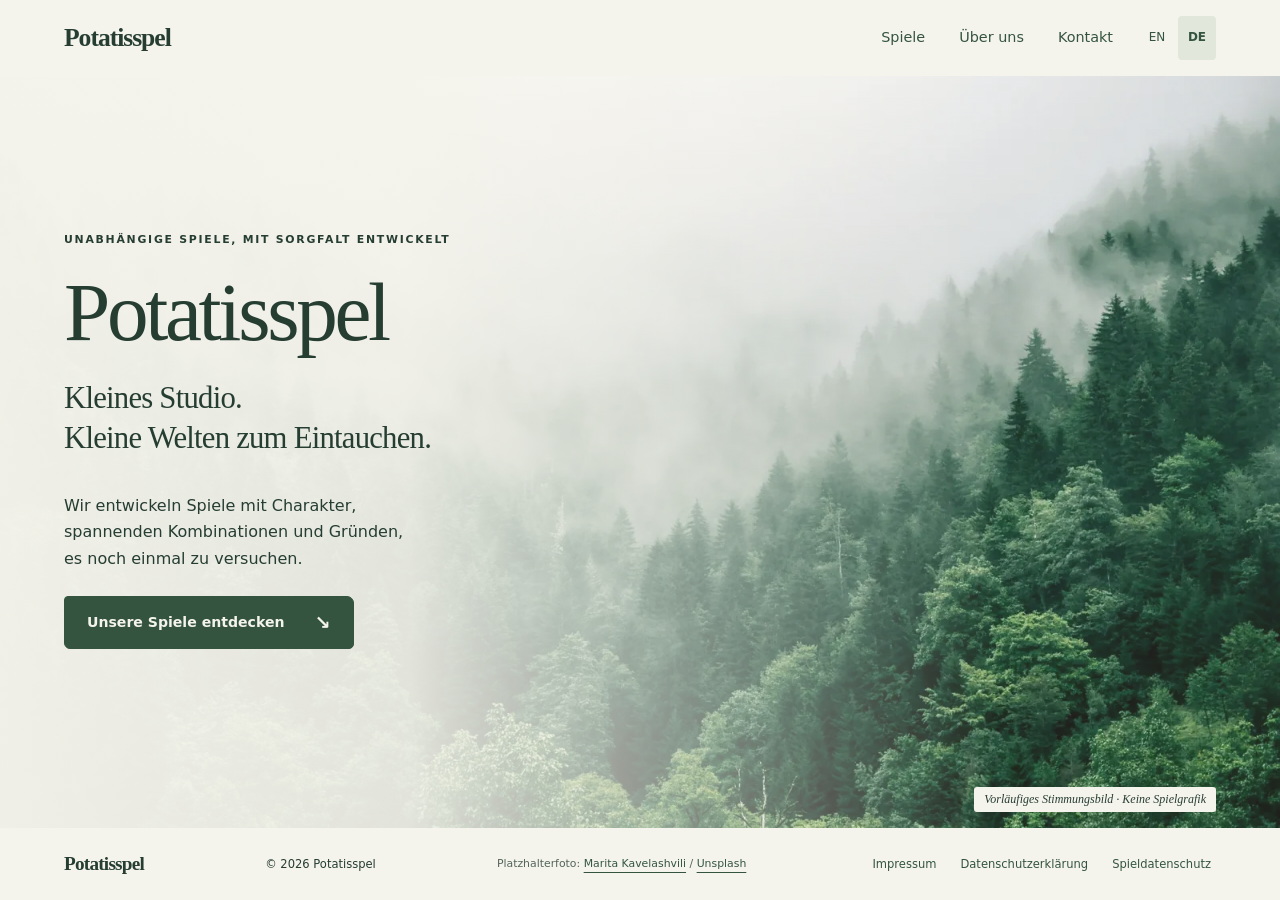
==== de/index.html @ 421e8191 "Add English and German website localizations with persistent language selection" ====
<!doctype html>
<html lang="de">
<head><meta charset="utf-8"><meta name="viewport" content="width=device-width,initial-scale=1"><meta name="description" content="Potatisspel — unabhängige Spiele aus Österreich. Entdecke MyMedievalTower: CellarDefense, derzeit in Entwicklung."><meta name="theme-color" content="#f5f4ec"><title>Potatisspel — Kleines Studio, kleine Welten</title><link rel="stylesheet" href="/style.css?v=locales-1"><style>.skip-link{position:fixed;left:12px;top:12px;width:1px;height:1px;padding:0;overflow:hidden;clip-path:inset(50%);white-space:nowrap}.skip-link:focus-visible{width:auto;height:auto;clip-path:none;padding:8px 12px;z-index:100}</style><script src="/navigation.js?v=locales-1" defer></script><link rel="alternate" hreflang="en" href="/"><link rel="alternate" hreflang="de" href="/de/"><script src="/language.js?v=1" defer></script></head>
<body class="home">
<a class="skip-link" href="#main">Zum Inhalt springen</a>
<header><a class="brand" href="#home" aria-label="Potatisspel Startseite">Potatisspel</a><nav aria-label="Hauptnavigation"><a href="#games">Spiele</a><a href="#about">Über uns</a><a href="#contact">Kontakt</a></nav><nav class="language-switch" aria-label="Sprache"><a href="/index.html" lang="en" hreflang="en" data-language="en" aria-label="English">EN</a><a href="/de/" lang="de" hreflang="de" data-language="de" aria-label="Deutsch" aria-current="true">DE</a></nav></header>
<main id="main" tabindex="-1">
<section id="home" data-view="home" class="hero" aria-labelledby="hero-title">
<div class="hero-landscape" aria-hidden="true"><img class="hero-photo" src="/assets/forest-placeholder.webp" width="1600" height="1063" alt="" fetchpriority="high"></div>
<div class="hero-inner wrap"><div class="hero-copy"><p class="eyebrow">Unabhängige Spiele, mit Sorgfalt entwickelt</p><h1 id="hero-title">Potatisspel</h1><p class="hero-line">Kleines Studio.<br>Kleine Welten zum Eintauchen.</p><p>Wir entwickeln Spiele mit Charakter, spannenden Kombinationen und Gründen, es noch einmal zu versuchen.</p><a class="button" href="#games">Unsere Spiele entdecken <span aria-hidden="true">↘</span></a></div></div>
<span class="hero-note">Vorläufiges Stimmungsbild · Keine Spielgrafik</span></section>
<section class="games section" id="games" data-view="games" aria-labelledby="games-title"><div class="wrap"><div class="section-heading"><div><p class="eyebrow">Bei uns entwickelt</p><h2 id="games-title">Unsere Spiele</h2></div><p>Unser erstes Abenteuer nimmt Gestalt an.</p></div>
<article class="game-feature" id="towercellar" aria-labelledby="game-title"><figure class="game-picture"><div class="game-art game-placeholder" role="img" aria-label="Platzhalter für neue MyMedievalTower-Spielgrafiken"><span class="placeholder-number" aria-hidden="true">01 /</span><div><span class="eyebrow">Ein neuer Look entsteht</span><strong>MyMedievalTower</strong><span class="placeholder-subtitle">CellarDefense</span></div><span class="placeholder-label">Neue Spielgrafiken folgen</span></div><figcaption>Bildplatzhalter · Grafik wird überarbeitet</figcaption></figure><div class="game-copy"><p class="status"><span aria-hidden="true"></span>In Entwicklung · Android</p><h3 id="game-title">MyMedievalTower:<br><i>CellarDefense</i></h3><p>Ein kleiner Turm. Ein Keller voller Möglichkeiten.</p><p>Verteidige deinen Turm, sammle Gegenstände und verschmelze deine Ausrüstung. Entdecke starke Kombinationen und probiere in jeder Runde neue Strategien aus.</p><p class="quiet">Wir arbeiten noch daran. Mehr Einblicke folgen mit der Entwicklung.</p><a class="text-link" href="mailto:potatisspel@gmail.com?subject=MyMedievalTower%20enquiry">Frag uns zum Spiel <span aria-hidden="true">↗</span></a></div></article>
</div></section>
<section class="about section" id="about" data-view="about" aria-labelledby="about-title"><div class="wrap about-layout"><figure class="about-picture"><img src="/assets/forest-placeholder.webp" width="1600" height="1063" loading="lazy" alt="Nadelwald im Nebel als vorläufiges Stimmungsbild."><figcaption>Vorläufiges Stimmungsbild · Nicht unser Studio oder Spiel</figcaption></figure><div class="about-copy"><p class="eyebrow">Hinter den kleinen Welten</p><h2 id="about-title">Ein persönliches Projekt.<br>Mit viel Herz.</h2><p>Hallo, ich bin Sebastian, der Entwickler hinter Potatisspel.</p><p>Ich lebe in Österreich und arbeite an MyMedievalTower: CellarDefense. Darin verbinde ich Tower Defense, einen Keller voller Gegenstände und die Freude, eine richtig gute Kombination zu entdecken.</p><p>Bei Potatisspel finden diese Ideen ein Zuhause – und künftige Spiele Platz zum Wachsen.</p></div></div></section>
<section class="contact section" id="contact" data-view="contact" aria-labelledby="contact-title"><div class="wrap"><p class="eyebrow">Mach es dir gemütlich</p><h2 id="contact-title">Reden wir über Spiele.</h2><p>Eine Frage, eine Idee oder etwas, das du uns sagen möchtest?<br>Wir freuen uns über deine Nachricht.</p><a class="button" href="mailto:potatisspel@gmail.com">Schreib uns <span aria-hidden="true">↗</span></a><a class="email" href="mailto:potatisspel@gmail.com">potatisspel@gmail.com</a></div></section>
</main>
<footer><a class="brand" href="#home">Potatisspel</a><span>© 2026 Potatisspel</span><span class="photo-credit">Platzhalterfoto: <a href="https://enb.iisd.org/media/marita-kavelashvili-ugnrxk1129g-unsplash">Marita Kavelashvili</a> / <a href="https://unsplash.com/license">Unsplash</a></span><nav aria-label="Rechtliche Informationen"><a href="/de/legal.html">Impressum</a><a href="/de/privacy.html">Datenschutzerklärung</a><a href="/de/towercellar-privacy.html">Spieldatenschutz</a></nav></footer>
</body></html>
---- style.css ----
:root {
  color-scheme: light;
  --paper: #f5f4ec;
  --ink: #263d32;
  --muted: #536459;
  --forest: #345440;
  --sage: #e1e7da;
  --line: #cbd3c4;
  --heading: Georgia, 'Times New Roman', serif;
}
* { box-sizing: border-box; }
[hidden] { display: none !important; }
html { scroll-padding-top: 20px; }
body { margin: 0; background: var(--paper); color: var(--ink); font: 16px/1.65 system-ui, -apple-system, 'Segoe UI', sans-serif; }
img { max-width: 100%; display: block; height: auto; }
a { color: var(--forest); text-underline-offset: 5px; }
a:hover { text-decoration-thickness: 2px; }
a:focus-visible { outline: 3px solid var(--forest); outline-offset: 4px; border-radius: 2px; }
h1, h2, h3 { font-family: var(--heading); font-weight: 400; line-height: 1.12; letter-spacing: -.04em; margin: 0; }
h1 { font-size: clamp(3.6rem, 6.5vw, 6rem); }
h2 { font-size: clamp(2.2rem, 3.6vw, 3.4rem); }
h3 { font-size: clamp(2rem, 3vw, 3rem); }
p { margin: 0 0 1.1em; }
figure { margin: 0; min-width: 0; }
figcaption { font-size: .75rem; color: var(--muted); }
header, footer, .wrap { width: min(1320px, 100%); margin-inline: auto; padding-inline: clamp(22px, 5vw, 72px); }
header { min-height: 76px; display: flex; align-items: center; justify-content: space-between; gap: 20px; }
nav { display: flex; flex-wrap: wrap; gap: 24px; }
nav a { display: inline-flex; align-items: center; min-height: 44px; padding-inline: 5px; text-decoration: none; font-size: .9rem; }
nav a[aria-current] { text-decoration: underline; text-decoration-thickness: 2px; }
.brand { font: 600 1.6rem var(--heading); letter-spacing: -.04em; text-decoration: none; color: var(--ink); display: inline-flex; align-items: center; min-height: 44px; }
.eyebrow { text-transform: uppercase; letter-spacing: .16em; font-size: .68rem; font-weight: 700; line-height: 1.6; margin-bottom: 18px; }
.button { display: inline-flex; gap: 30px; justify-content: space-between; align-items: center; min-height: 50px; padding: 10px 22px; background: var(--forest); color: var(--paper); border: 1px solid var(--forest); border-radius: 4px 7px 5px 6px; text-decoration: none; font-size: .88rem; font-weight: 600; }
.button:hover { background: #263d32; }
.button span { font-size: 1.2rem; }
.hero { position: relative; isolation: isolate; background: #e6ebe0; }
.hero-inner { display: flex; align-items: center; min-height: 560px; }
.hero-copy { max-width: 590px; padding-block: 40px 64px; }
.hero-copy > p:not(.eyebrow) { max-width: 360px; }
.hero-copy > p.hero-line { max-width: 460px; }
.hero-line { font: clamp(1.6rem, 2.4vw, 2.1rem)/1.3 var(--heading); letter-spacing: -.025em; margin-top: 20px; }
.hero-copy .button { margin-top: 6px; }
.hero-landscape { position: absolute; inset: 0; z-index: -1; overflow: hidden; }
.hero-photo { width: 100%; height: 100%; object-fit: cover; object-position: center; }
.hero-landscape::after { content: ''; position: absolute; inset: 0; background: linear-gradient(90deg, rgba(245,244,236,.98), rgba(245,244,236,.92) 32%, rgba(245,244,236,.12) 78%); }
.hero-note { position: absolute; bottom: 16px; right: 5%; background: var(--paper); border-radius: 3px; padding: 5px 10px; color: var(--ink); font: italic .75rem var(--heading); }
.section { padding-block: 36px; }
.games { background: #ecefe5; }
.section-heading { display: flex; align-items: end; justify-content: space-between; gap: 25px; margin-bottom: 28px; }
.section-heading > p { font-size: .85rem; color: var(--muted); margin: 0 0 5px; }
.section-heading .eyebrow { margin-bottom: 10px; }
.game-feature, .about-layout { display: grid; grid-template-columns: 1fr 1fr; gap: clamp(30px, 6vw, 80px); align-items: center; }
.game-copy, .about-copy { min-width: 0; }
.game-placeholder { height: clamp(280px, 43vh, 400px); display: flex; flex-direction: column; justify-content: space-between; border: 1px solid #becbb6; border-radius: 5px; background: linear-gradient(155deg,#e3e9dc,#c7d2bd); padding: 28px; }
.placeholder-number { font: italic 1.2rem var(--heading); color: var(--muted); }
.game-placeholder .eyebrow { display: block; margin-bottom: 16px; }
.game-placeholder strong { display: block; font: clamp(1.6rem, 2.8vw, 2.6rem)/1.2 var(--heading); overflow-wrap: anywhere; letter-spacing: -.04em; }
.placeholder-subtitle { display: block; font: italic 1.4rem var(--heading); margin-top: 8px; }
.placeholder-label { border-top: 1px solid #a5b59a; padding-top: 12px; font-size: .8rem; color: #3e5143; }
.game-picture figcaption { padding-top: 10px; }
.status { display: flex; align-items: center; gap: 9px; font-size: .72rem; font-weight: 650; margin-bottom: 16px; }
.status span { width: 7px; height: 7px; border-radius: 50%; background: #42634c; flex: none; }
.game-copy h3 { margin-bottom: 20px; overflow-wrap: anywhere; }
.game-copy > p, .about-copy p:not(.eyebrow) { font-size: .94rem; }
.quiet { color: var(--muted); }
.text-link { display: inline-flex; gap: 20px; align-items: center; min-height: 44px; font-size: .85rem; font-weight: 650; }
.about-picture { background: #dbe2d4; border-radius: 5px; overflow: hidden; padding-bottom: 20px; }
.about-picture img { width: 100%; height: clamp(250px, 43vh, 430px); object-fit: cover; object-position: 75% center; }
.about-picture figcaption { margin: 16px 20px 0; font-style: italic; }
.about-copy h2 { margin-bottom: 22px; }
.contact { background: var(--sage); text-align: center; }
.contact h2 { margin-bottom: 24px; }
.contact p:not(.eyebrow) { color: var(--muted); }
.email { display: block; width: fit-content; margin: 18px auto 0; font-size: .85rem; }
footer { padding-block: 14px; display: flex; align-items: center; justify-content: space-between; gap: 10px 22px; flex-wrap: wrap; font-size: .72rem; }
footer .brand { font-size: 1.2rem; }
footer nav { gap: 14px; }
footer nav a { font-size: .72rem; }
.photo-credit { font-size: .68rem; color: var(--muted); max-width: 260px; }
.skip-link { position: fixed; left: 12px; top: 12px; width: 1px; height: 1px; padding: 0; overflow: hidden; clip-path: inset(50%); white-space: nowrap; }
.skip-link:focus-visible { width: auto; height: auto; clip-path: none; padding: 8px 12px; z-index: 100; background: var(--paper); }
/* Each navigation destination occupies the available PC canvas. Content can
   still grow on short screens, at large zoom, and on phones. */
.view-layout { min-height: 100svh; display: grid; grid-template-rows: auto 1fr auto; }
.view-layout main { display: flex; flex-direction: column; min-width: 0; }
.view-layout main > section { flex: 1; display: flex; align-items: center; }
.view-layout .hero-inner { width: 100%; min-height: 0; }
main.legal { width: min(900px, 100%); margin: auto; padding: 50px 24px 75px; min-height: 65vh; overflow-wrap: anywhere; }
.legal h1 { font-size: clamp(2.3rem, 6vw, 4rem); margin-bottom: 35px; }
.legal h2 { font-size: 1.7rem; margin: 40px 0 15px; }
.legal p { max-width: 70ch; }
.legal section { margin-bottom: 30px; }
body:not(.home) footer { border-top: 1px solid var(--line); }
@media (max-width: 760px) {
  header { min-height: 76px; gap: 12px; }
  .brand { font-size: 1.3rem; }
  nav { gap: 12px; }
  nav a { font-size: .8rem; }
  .hero-inner { min-height: 650px; align-items: start; }
  .hero-copy { padding-block: 45px 170px; }
  .hero-copy > p:not(.eyebrow) { max-width: 400px; }
  .hero-landscape::after { background: linear-gradient(180deg,rgba(245,244,236,.98),rgba(245,244,236,.93) 60%,rgba(245,244,236,.12)); }
  .hero-photo { object-position: 70% center; }
  .hero-note { left: 22px; right: 22px; width: fit-content; font-size: .68rem; }
  .section { padding-block: 36px; }
  .section-heading { display: block; }
  .section-heading > p { margin-top: 12px; }
  .game-feature, .about-layout { grid-template-columns: 1fr; gap: 26px; }
  .game-placeholder { height: 300px; padding: 24px; }
  .about-picture img { height: 250px; }
  footer { justify-content: flex-start; gap: 4px 22px; }
  footer > .brand { display: none; }
  footer nav { width: 100%; }
  .contact br { display: none; }
}
@media (max-width: 380px) {
  header { flex-wrap: wrap; gap: 0; padding-block: 8px; }
  header nav { width: 100%; justify-content: space-between; }
  .hero-copy h1 { font-size: 3.45rem; }
}
/* EN/DE stays visible on PC and phones; translated labels can grow. */
header { display: grid; grid-template-columns: auto 1fr auto; }
header > nav:not(.language-switch) { justify-self: end; }
.language-switch { gap: 2px; align-items: center; }
.language-switch a { min-width: 38px; justify-content: center; font-size: .75rem; }
.language-switch a[aria-current] { background: var(--sage); border-radius: 4px; text-decoration: none; font-weight: 700; }
@media (max-width: 760px) {
  header { grid-template-columns: 1fr auto; padding-block: 8px; gap: 0 12px; }
  header > nav:not(.language-switch) { grid-column: 1 / -1; grid-row: 2; justify-self: stretch; justify-content: space-between; width: 100%; }
  header > .language-switch { grid-column: 2; grid-row: 1; }
  .hero-copy h1 { font-size: clamp(3.1rem, 14vw, 3.8rem); }
}
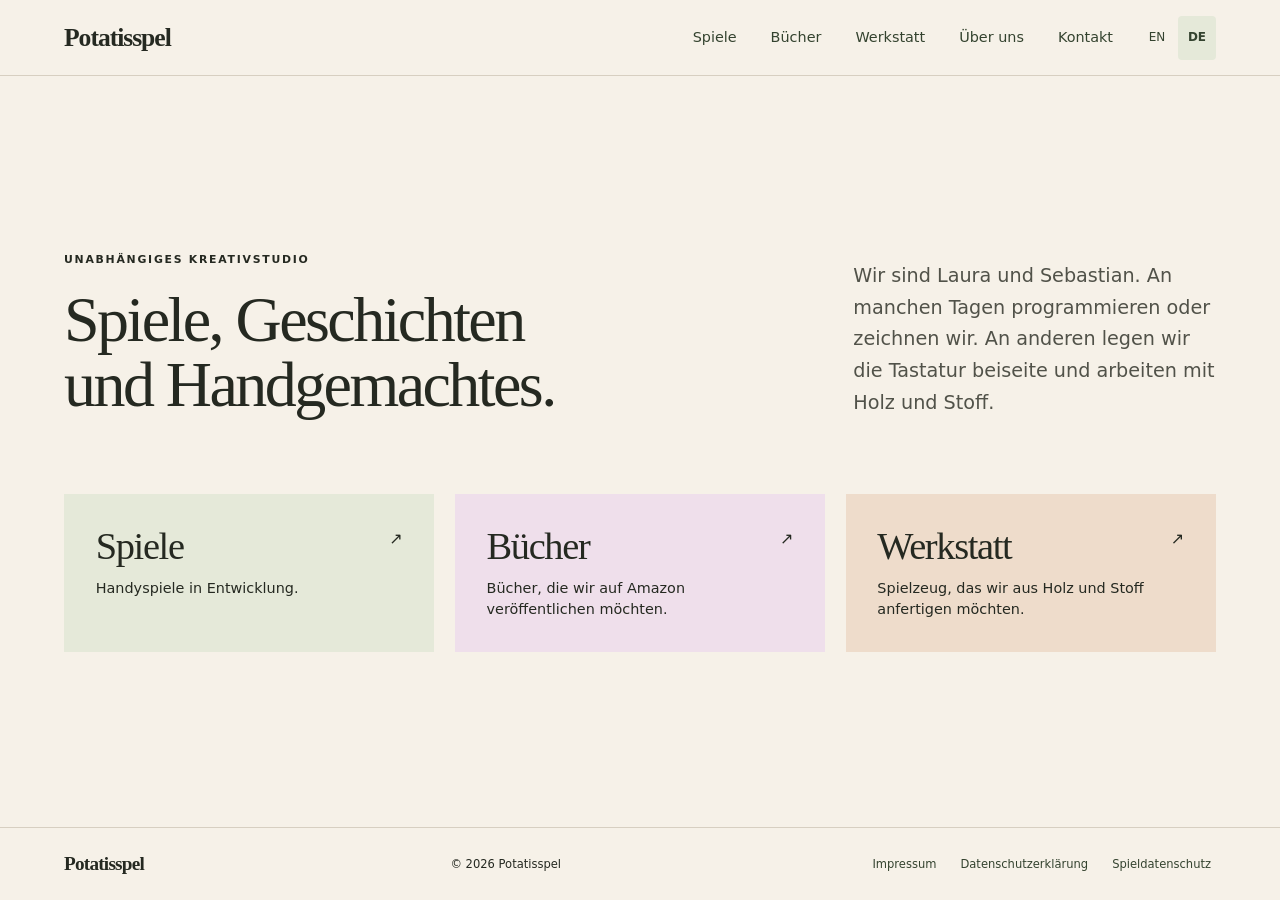
==== commit 66d2a372: "Present Potatisspel as a multidisciplinary creative studio" ====
--- a/de/index.html
+++ b/de/index.html
@@ -1,19 +1,79 @@
 <!doctype html>
 <html lang="de">
-<head><meta charset="utf-8"><meta name="viewport" content="width=device-width,initial-scale=1"><meta name="description" content="Potatisspel — unabhängige Spiele aus Österreich. Entdecke MyMedievalTower: CellarDefense, derzeit in Entwicklung."><meta name="theme-color" content="#f5f4ec"><title>Potatisspel — Kleines Studio, kleine Welten</title><link rel="stylesheet" href="/style.css?v=locales-1"><style>.skip-link{position:fixed;left:12px;top:12px;width:1px;height:1px;padding:0;overflow:hidden;clip-path:inset(50%);white-space:nowrap}.skip-link:focus-visible{width:auto;height:auto;clip-path:none;padding:8px 12px;z-index:100}</style><script src="/navigation.js?v=locales-1" defer></script><link rel="alternate" hreflang="en" href="/"><link rel="alternate" hreflang="de" href="/de/"><script src="/language.js?v=1" defer></script></head>
+<head><meta charset="utf-8"><meta name="viewport" content="width=device-width,initial-scale=1"><meta name="description" content="Potatisspel ist das Kreativstudio von Laura und Sebastian in Österreich. Wir entwickeln Spiele, erzählen Geschichten und arbeiten mit Holz und Stoff."><meta name="theme-color" content="#f6f1e8"><title>Potatisspel — Unabhängiges Kreativstudio</title><link rel="stylesheet" href="/style.css?v=locales-1"><link rel="stylesheet" href="/studio.css"><style>.skip-link{position:fixed;left:12px;top:12px;width:1px;height:1px;padding:0;overflow:hidden;clip-path:inset(50%);white-space:nowrap}.skip-link:focus-visible{width:auto;height:auto;clip-path:none;padding:8px 12px;z-index:100}</style><script src="/navigation.js?v=locales-1" defer></script><link rel="alternate" hreflang="en" href="/"><link rel="alternate" hreflang="de" href="/de/"><script src="/language.js?v=1" defer></script></head>
 <body class="home">
 <a class="skip-link" href="#main">Zum Inhalt springen</a>
-<header><a class="brand" href="#home" aria-label="Potatisspel Startseite">Potatisspel</a><nav aria-label="Hauptnavigation"><a href="#games">Spiele</a><a href="#about">Über uns</a><a href="#contact">Kontakt</a></nav><nav class="language-switch" aria-label="Sprache"><a href="/index.html" lang="en" hreflang="en" data-language="en" aria-label="English">EN</a><a href="/de/" lang="de" hreflang="de" data-language="de" aria-label="Deutsch" aria-current="true">DE</a></nav></header>
+<header><a class="brand" href="#home" aria-label="Potatisspel Startseite">Potatisspel</a><nav aria-label="Hauptnavigation"><a href="#games">Spiele</a> <a href="#books">Bücher</a> <a href="#workshop">Werkstatt</a> <a href="#about">Über uns</a> <a href="#contact">Kontakt</a></nav><nav class="language-switch" aria-label="Sprache"><a href="/index.html" lang="en" hreflang="en" data-language="en" aria-label="English">EN</a><a href="/de/" lang="de" hreflang="de" data-language="de" aria-label="Deutsch" aria-current="true">DE</a></nav></header>
 <main id="main" tabindex="-1">
-<section id="home" data-view="home" class="hero" aria-labelledby="hero-title">
-<div class="hero-landscape" aria-hidden="true"><img class="hero-photo" src="/assets/forest-placeholder.webp" width="1600" height="1063" alt="" fetchpriority="high"></div>
-<div class="hero-inner wrap"><div class="hero-copy"><p class="eyebrow">Unabhängige Spiele, mit Sorgfalt entwickelt</p><h1 id="hero-title">Potatisspel</h1><p class="hero-line">Kleines Studio.<br>Kleine Welten zum Eintauchen.</p><p>Wir entwickeln Spiele mit Charakter, spannenden Kombinationen und Gründen, es noch einmal zu versuchen.</p><a class="button" href="#games">Unsere Spiele entdecken <span aria-hidden="true">↘</span></a></div></div>
-<span class="hero-note">Vorläufiges Stimmungsbild · Keine Spielgrafik</span></section>
-<section class="games section" id="games" data-view="games" aria-labelledby="games-title"><div class="wrap"><div class="section-heading"><div><p class="eyebrow">Bei uns entwickelt</p><h2 id="games-title">Unsere Spiele</h2></div><p>Unser erstes Abenteuer nimmt Gestalt an.</p></div>
-<article class="game-feature" id="towercellar" aria-labelledby="game-title"><figure class="game-picture"><div class="game-art game-placeholder" role="img" aria-label="Platzhalter für neue MyMedievalTower-Spielgrafiken"><span class="placeholder-number" aria-hidden="true">01 /</span><div><span class="eyebrow">Ein neuer Look entsteht</span><strong>MyMedievalTower</strong><span class="placeholder-subtitle">CellarDefense</span></div><span class="placeholder-label">Neue Spielgrafiken folgen</span></div><figcaption>Bildplatzhalter · Grafik wird überarbeitet</figcaption></figure><div class="game-copy"><p class="status"><span aria-hidden="true"></span>In Entwicklung · Android</p><h3 id="game-title">MyMedievalTower:<br><i>CellarDefense</i></h3><p>Ein kleiner Turm. Ein Keller voller Möglichkeiten.</p><p>Verteidige deinen Turm, sammle Gegenstände und verschmelze deine Ausrüstung. Entdecke starke Kombinationen und probiere in jeder Runde neue Strategien aus.</p><p class="quiet">Wir arbeiten noch daran. Mehr Einblicke folgen mit der Entwicklung.</p><a class="text-link" href="mailto:potatisspel@gmail.com?subject=MyMedievalTower%20enquiry">Frag uns zum Spiel <span aria-hidden="true">↗</span></a></div></article>
-</div></section>
-<section class="about section" id="about" data-view="about" aria-labelledby="about-title"><div class="wrap about-layout"><figure class="about-picture"><img src="/assets/forest-placeholder.webp" width="1600" height="1063" loading="lazy" alt="Nadelwald im Nebel als vorläufiges Stimmungsbild."><figcaption>Vorläufiges Stimmungsbild · Nicht unser Studio oder Spiel</figcaption></figure><div class="about-copy"><p class="eyebrow">Hinter den kleinen Welten</p><h2 id="about-title">Ein persönliches Projekt.<br>Mit viel Herz.</h2><p>Hallo, ich bin Sebastian, der Entwickler hinter Potatisspel.</p><p>Ich lebe in Österreich und arbeite an MyMedievalTower: CellarDefense. Darin verbinde ich Tower Defense, einen Keller voller Gegenstände und die Freude, eine richtig gute Kombination zu entdecken.</p><p>Bei Potatisspel finden diese Ideen ein Zuhause – und künftige Spiele Platz zum Wachsen.</p></div></div></section>
-<section class="contact section" id="contact" data-view="contact" aria-labelledby="contact-title"><div class="wrap"><p class="eyebrow">Mach es dir gemütlich</p><h2 id="contact-title">Reden wir über Spiele.</h2><p>Eine Frage, eine Idee oder etwas, das du uns sagen möchtest?<br>Wir freuen uns über deine Nachricht.</p><a class="button" href="mailto:potatisspel@gmail.com">Schreib uns <span aria-hidden="true">↗</span></a><a class="email" href="mailto:potatisspel@gmail.com">potatisspel@gmail.com</a></div></section>
+  <section id="home" data-view="home" class="studio-home" aria-labelledby="hero-title">
+    <div class="wrap">
+      <div class="studio-intro">
+        <div>
+          <p class="eyebrow">Unabhängiges Kreativstudio</p>
+          <h1 id="hero-title">Spiele, Geschichten<br> und Handgemachtes.</h1>
+        </div>
+        <p class="studio-description">Wir sind Laura und Sebastian. An manchen Tagen programmieren oder zeichnen wir. An anderen legen wir die Tastatur beiseite und arbeiten mit Holz und Stoff.</p>
+      </div>
+      <div class="departments">
+        <a class="department department--games" href="#games">
+          <strong>Spiele</strong><span>Handyspiele in Entwicklung.</span><span class="department-arrow" aria-hidden="true">↗</span>
+        </a>
+        <a class="department department--books" href="#books">
+          <strong>Bücher</strong><span>Bücher, die wir auf Amazon veröffentlichen möchten.</span><span class="department-arrow" aria-hidden="true">↗</span>
+        </a>
+        <a class="department department--workshop" href="#workshop">
+          <strong>Werkstatt</strong><span>Spielzeug, das wir aus Holz und Stoff anfertigen möchten.</span><span class="department-arrow" aria-hidden="true">↗</span>
+        </a>
+      </div>
+    </div>
+  </section>
+  <section id="games" data-view="games" class="studio-section studio-games" aria-labelledby="games-title">
+    <div class="wrap">
+      <h2 id="games-title">Spiele</h2>
+      <article class="tower-feature" id="towercellar" aria-labelledby="game-title">
+        <figure>
+          <img src="/assets/towercellar-feature.webp" width="1024" height="500" loading="lazy" alt="Aquarell eines Steinturms in der Abenddämmerung mit dem Logo von MyMedievalTower: CellarDefense">
+          <figcaption>Titelmotiv für Google Play</figcaption>
+        </figure>
+        <div>
+          <p class="studio-status">In Entwicklung · Android</p>
+          <h3 id="game-title">MyMedievalTower:<br><i>CellarDefense</i></h3>
+          <p>Verteidige deinen Turm, sammle Gegenstände und verschmelze deine Ausrüstung. Entdecke starke Kombinationen und probiere in jeder Runde eine neue Strategie aus.</p>
+        </div>
+      </article>
+      <article class="other-game" aria-labelledby="bugs-title">
+        <p class="studio-status">In Entwicklung · Handyspiel</p>
+        <h3 id="bugs-title">Bugs</h3>
+      </article>
+    </div>
+  </section>
+  <section id="books" data-view="books" class="studio-section studio-books" aria-labelledby="books-title">
+    <div class="wrap">
+      <p class="studio-status">In Planung</p>
+      <h2 id="books-title">Bücher</h2>
+      <p class="section-intro">Bei Potatisspel nehmen wir uns auch Zeit zum Schreiben und Illustrieren. Unsere Bücher möchten wir über Amazon veröffentlichen.</p>
+    </div>
+  </section>
+  <section id="workshop" data-view="workshop" class="studio-section studio-workshop" aria-labelledby="workshop-title">
+    <div class="wrap">
+      <p class="studio-status">In Planung</p>
+      <h2 id="workshop-title">Werkstatt</h2>
+      <p class="section-intro">Wir möchten Kinderspielzeug aus Holz und Stoff herstellen. In der Werkstatt ist Platz für die Arbeit mit Säge, Nadel und Faden.</p>
+    </div>
+  </section>
+  <section id="about" data-view="about" class="studio-section" aria-labelledby="about-title">
+    <div class="wrap">
+      <h2 id="about-title">Laura &amp; Sebastian</h2>
+      <p class="section-intro">Potatisspel ist unser unabhängiges Kreativstudio in Österreich. Wir wollen zwischen Programmieren, Zeichnen, Schreiben und Handwerk wechseln können. So kann aus einer Idee das werden, was am besten zu ihr passt.</p>
+    </div>
+  </section>
+  <section id="contact" data-view="contact" class="studio-section" aria-labelledby="contact-title">
+    <div class="wrap">
+      <h2 id="contact-title">Schreib uns</h2>
+      <p class="section-intro">Für Fragen zu unseren Spielen, Büchern oder Werkstattprojekten erreichst du uns per E-Mail.</p>
+      <a class="contact-link" href="mailto:potatisspel@gmail.com">potatisspel@gmail.com <span aria-hidden="true">↗</span></a>
+    </div>
+  </section>
 </main>
-<footer><a class="brand" href="#home">Potatisspel</a><span>© 2026 Potatisspel</span><span class="photo-credit">Platzhalterfoto: <a href="https://enb.iisd.org/media/marita-kavelashvili-ugnrxk1129g-unsplash">Marita Kavelashvili</a> / <a href="https://unsplash.com/license">Unsplash</a></span><nav aria-label="Rechtliche Informationen"><a href="/de/legal.html">Impressum</a><a href="/de/privacy.html">Datenschutzerklärung</a><a href="/de/towercellar-privacy.html">Spieldatenschutz</a></nav></footer>
+<footer><a class="brand" href="#home">Potatisspel</a><span>© 2026 Potatisspel</span><nav aria-label="Rechtliche Informationen"><a href="/de/legal.html">Impressum</a><a href="/de/privacy.html">Datenschutzerklärung</a><a href="/de/towercellar-privacy.html">Spieldatenschutz</a></nav></footer>
 </body></html>
--- a/studio.css
+++ b/studio.css
@@ -0,0 +1,174 @@
+:root {
+  --paper: #f6f1e8;
+  --ink: #252921;
+  --muted: #515249;
+  --forest: #34432f;
+  --line: #d7cfc1;
+  --sage: #e5e9d9;
+  --books: #efdfeb;
+  --workshop: #eedccb;
+}
+
+header, footer, .wrap {
+  width: min(1440px, 100%);
+}
+
+header {
+  border-bottom: 1px solid var(--line);
+}
+
+footer {
+  border-top: 1px solid var(--line);
+}
+
+.studio-home {
+  padding-block: clamp(38px, 7vw, 100px);
+}
+
+.studio-intro {
+  display: grid;
+  grid-template-columns: minmax(0, 2fr) minmax(0, 1fr);
+  gap: clamp(24px, 5vw, 72px);
+  align-items: end;
+}
+
+.studio-intro h1 {
+  font-size: clamp(2.3rem, 5vw, 4.8rem);
+  line-height: 1.03;
+  text-wrap: balance;
+}
+
+.studio-description {
+  max-width: 35ch;
+  font-size: clamp(1rem, 1.5vw, 1.2rem);
+  color: var(--muted);
+  margin: 0;
+}
+
+.departments {
+  display: grid;
+  grid-template-columns: repeat(3, minmax(0, 1fr));
+  gap: clamp(10px, 1.6vw, 22px);
+  margin-top: clamp(36px, 6vw, 76px);
+}
+
+.department {
+  position: relative;
+  display: grid;
+  align-content: start;
+  gap: 12px;
+  min-height: 156px;
+  padding: clamp(18px, 2.4vw, 34px);
+  color: var(--ink);
+  text-decoration: none;
+  border: 1px solid transparent;
+}
+
+.department:hover {
+  border-color: currentColor;
+}
+
+.department strong {
+  padding-right: 23px;
+  font: 400 clamp(1.65rem, 3vw, 2.65rem)/1.05 var(--heading);
+  letter-spacing: -.035em;
+}
+
+.department span:not(.department-arrow) {
+  font-size: .9rem;
+  line-height: 1.45;
+}
+
+.department-arrow {
+  position: absolute;
+  top: clamp(18px, 2.4vw, 34px);
+  right: clamp(18px, 2.4vw, 34px);
+}
+
+.department--games, .studio-games { background: var(--sage); }
+.department--books, .studio-books { background: var(--books); }
+.department--workshop, .studio-workshop { background: var(--workshop); }
+
+.studio-section {
+  padding-block: clamp(30px, 5vw, 70px);
+}
+
+.studio-section h2 {
+  font-size: clamp(2.5rem, 6vw, 5rem);
+}
+
+.section-intro {
+  max-width: 52ch;
+  color: var(--muted);
+  font-size: clamp(1rem, 1.7vw, 1.25rem);
+  margin: 16px 0 0;
+}
+
+.tower-feature {
+  display: grid;
+  grid-template-columns: minmax(0, 1.55fr) minmax(0, 1fr);
+  gap: clamp(20px, 3.6vw, 52px);
+  align-items: center;
+  margin-top: 24px;
+}
+
+.tower-feature img {
+  width: 100%;
+  border-radius: 4px;
+}
+
+.tower-feature figcaption {
+  margin-top: 6px;
+}
+
+.tower-feature h3 {
+  overflow-wrap: anywhere;
+}
+
+.tower-feature h3 + p {
+  margin-top: 12px;
+}
+
+.studio-status {
+  font-size: .76rem;
+  font-weight: 700;
+  margin-bottom: 8px;
+  color: var(--forest);
+}
+
+.other-game {
+  border-top: 1px solid #aeb8a4;
+  margin-top: 24px;
+  padding-top: 16px;
+}
+
+
+.contact-link {
+  display: inline-flex;
+  gap: 14px;
+  align-items: center;
+  min-height: 44px;
+  margin-top: 16px;
+  font-weight: 650;
+}
+
+@media (max-width: 900px) {
+  header { grid-template-columns: 1fr auto; padding-block: 8px; gap: 0 12px; }
+  header > nav:not(.language-switch) {
+    grid-column: 1 / -1;
+    grid-row: 2;
+    justify-self: stretch;
+    column-gap: clamp(0px, 1.2vw, 10px);
+    row-gap: 0;
+    justify-content: space-between;
+  }
+  header > .language-switch { grid-column: 2; grid-row: 1; width: auto; }
+  header > nav:not(.language-switch) a { padding-inline: 2px; }
+}
+
+@media (max-width: 660px) {
+  .studio-intro, .departments, .tower-feature { grid-template-columns: 1fr; }
+  .studio-intro h1 br { display: none; }
+  .department { min-height: 0; gap: 8px; }
+  .tower-feature > div > :last-child { margin-bottom: 0; }
+}
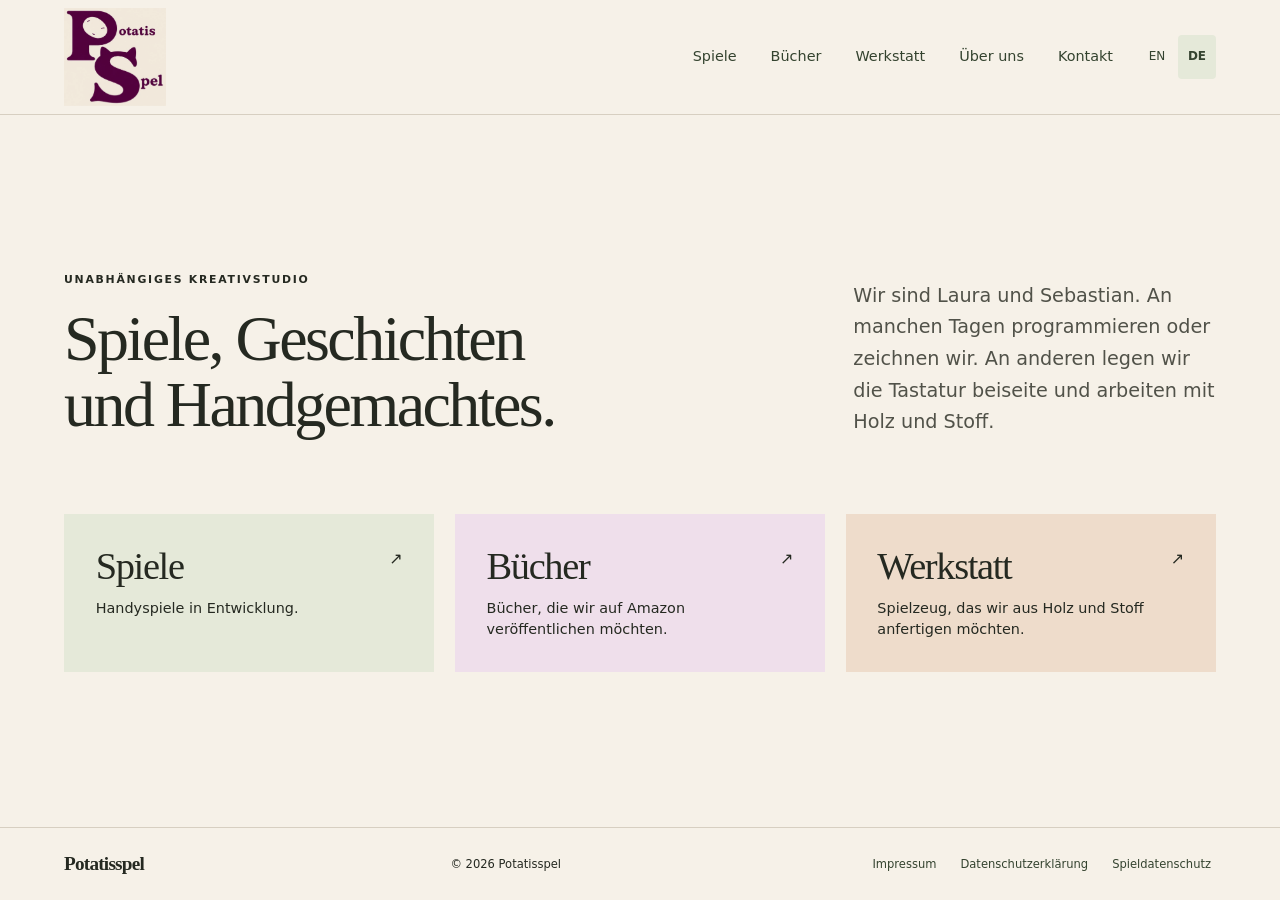
==== commit 64e58e4f: "Add the Potatis Spel cat-ear logo to website headers" ====
--- a/de/index.html
+++ b/de/index.html
@@ -1,9 +1,9 @@
 <!doctype html>
 <html lang="de">
-<head><meta charset="utf-8"><meta name="viewport" content="width=device-width,initial-scale=1"><meta name="description" content="Potatisspel ist das Kreativstudio von Laura und Sebastian in Österreich. Wir entwickeln Spiele, erzählen Geschichten und arbeiten mit Holz und Stoff."><meta name="theme-color" content="#f6f1e8"><title>Potatisspel — Unabhängiges Kreativstudio</title><link rel="stylesheet" href="/style.css?v=locales-1"><link rel="stylesheet" href="/studio.css"><style>.skip-link{position:fixed;left:12px;top:12px;width:1px;height:1px;padding:0;overflow:hidden;clip-path:inset(50%);white-space:nowrap}.skip-link:focus-visible{width:auto;height:auto;clip-path:none;padding:8px 12px;z-index:100}</style><script src="/navigation.js?v=locales-1" defer></script><link rel="alternate" hreflang="en" href="/"><link rel="alternate" hreflang="de" href="/de/"><script src="/language.js?v=1" defer></script></head>
+<head><meta charset="utf-8"><meta name="viewport" content="width=device-width,initial-scale=1"><meta name="description" content="Potatisspel ist das Kreativstudio von Laura und Sebastian in Österreich. Wir entwickeln Spiele, erzählen Geschichten und arbeiten mit Holz und Stoff."><meta name="theme-color" content="#f6f1e8"><title>Potatisspel — Unabhängiges Kreativstudio</title><link rel="stylesheet" href="/style.css?v=studio-logo-1"><link rel="stylesheet" href="/studio.css"><style>.skip-link{position:fixed;left:12px;top:12px;width:1px;height:1px;padding:0;overflow:hidden;clip-path:inset(50%);white-space:nowrap}.skip-link:focus-visible{width:auto;height:auto;clip-path:none;padding:8px 12px;z-index:100}</style><script src="/navigation.js?v=locales-1" defer></script><link rel="alternate" hreflang="en" href="/"><link rel="alternate" hreflang="de" href="/de/"><script src="/language.js?v=1" defer></script></head>
 <body class="home">
 <a class="skip-link" href="#main">Zum Inhalt springen</a>
-<header><a class="brand" href="#home" aria-label="Potatisspel Startseite">Potatisspel</a><nav aria-label="Hauptnavigation"><a href="#games">Spiele</a> <a href="#books">Bücher</a> <a href="#workshop">Werkstatt</a> <a href="#about">Über uns</a> <a href="#contact">Kontakt</a></nav><nav class="language-switch" aria-label="Sprache"><a href="/index.html" lang="en" hreflang="en" data-language="en" aria-label="English">EN</a><a href="/de/" lang="de" hreflang="de" data-language="de" aria-label="Deutsch" aria-current="true">DE</a></nav></header>
+<header><a class="brand" href="#home" aria-label="Potatisspel Startseite"><img src="/assets/potatisspel-logo.webp" width="640" height="615" alt="Potatisspel"></a><nav aria-label="Hauptnavigation"><a href="#games">Spiele</a> <a href="#books">Bücher</a> <a href="#workshop">Werkstatt</a> <a href="#about">Über uns</a> <a href="#contact">Kontakt</a></nav><nav class="language-switch" aria-label="Sprache"><a href="/index.html" lang="en" hreflang="en" data-language="en" aria-label="English">EN</a><a href="/de/" lang="de" hreflang="de" data-language="de" aria-label="Deutsch" aria-current="true">DE</a></nav></header>
 <main id="main" tabindex="-1">
   <section id="home" data-view="home" class="studio-home" aria-labelledby="hero-title">
     <div class="wrap">
--- a/style.css
+++ b/style.css
@@ -130,3 +130,10 @@
   header > .language-switch { grid-column: 2; grid-row: 1; }
   .hero-copy h1 { font-size: clamp(3.1rem, 14vw, 3.8rem); }
 }
+
+header > .brand img {
+  width: clamp(78px, 8vw, 106px);
+  height: auto;
+  margin-block: 8px;
+  mix-blend-mode: multiply;
+}
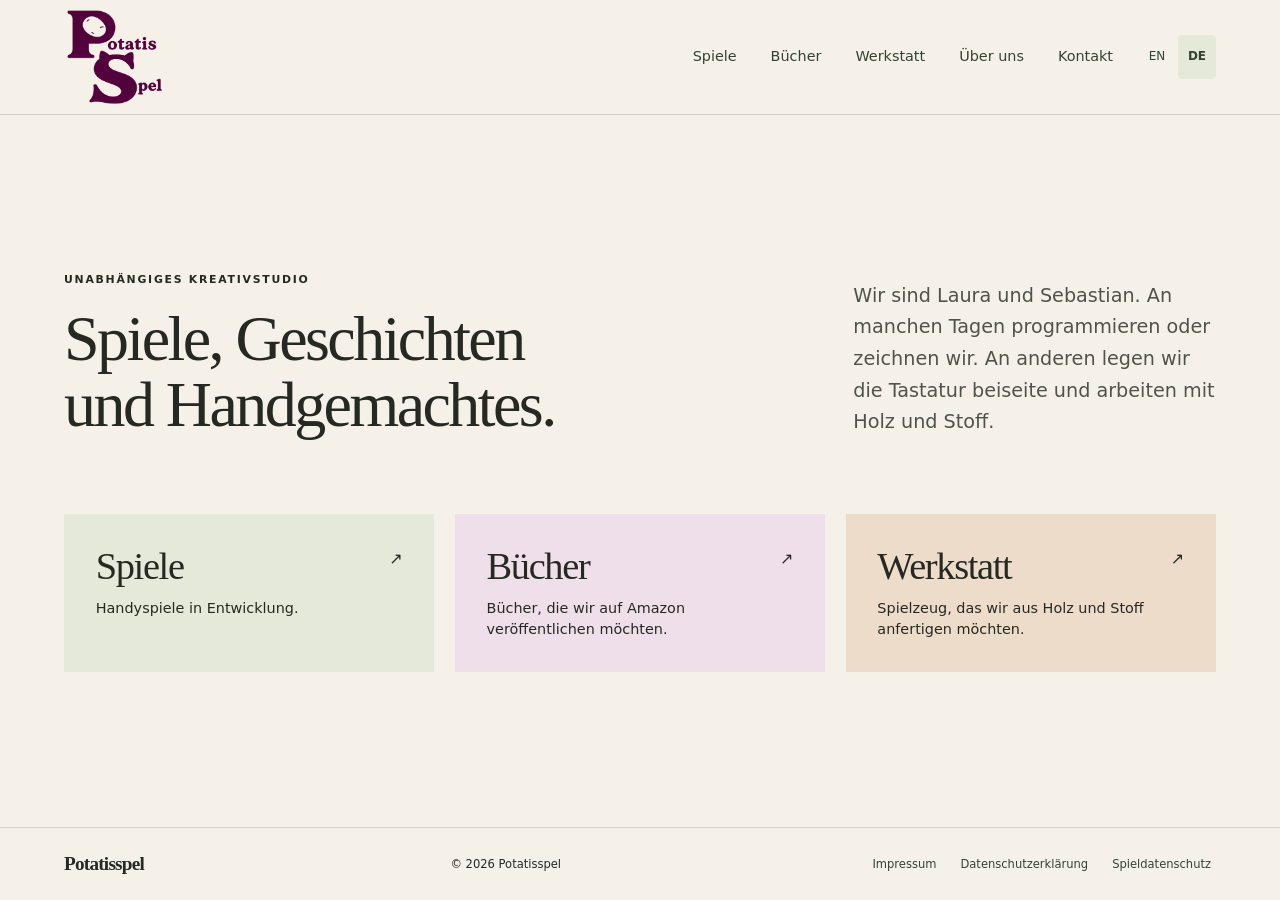
==== commit 40374b29: "Use a transparent website logo" ====
--- a/de/index.html
+++ b/de/index.html
@@ -1,9 +1,9 @@
 <!doctype html>
 <html lang="de">
-<head><meta charset="utf-8"><meta name="viewport" content="width=device-width,initial-scale=1"><meta name="description" content="Potatisspel ist das Kreativstudio von Laura und Sebastian in Österreich. Wir entwickeln Spiele, erzählen Geschichten und arbeiten mit Holz und Stoff."><meta name="theme-color" content="#f6f1e8"><title>Potatisspel — Unabhängiges Kreativstudio</title><link rel="stylesheet" href="/style.css?v=studio-logo-1"><link rel="stylesheet" href="/studio.css"><style>.skip-link{position:fixed;left:12px;top:12px;width:1px;height:1px;padding:0;overflow:hidden;clip-path:inset(50%);white-space:nowrap}.skip-link:focus-visible{width:auto;height:auto;clip-path:none;padding:8px 12px;z-index:100}</style><script src="/navigation.js?v=locales-1" defer></script><link rel="alternate" hreflang="en" href="/"><link rel="alternate" hreflang="de" href="/de/"><script src="/language.js?v=1" defer></script></head>
+<head><meta charset="utf-8"><meta name="viewport" content="width=device-width,initial-scale=1"><meta name="description" content="Potatisspel ist das Kreativstudio von Laura und Sebastian in Österreich. Wir entwickeln Spiele, erzählen Geschichten und arbeiten mit Holz und Stoff."><meta name="theme-color" content="#f6f1e8"><title>Potatisspel — Unabhängiges Kreativstudio</title><link rel="stylesheet" href="/style.css?v=studio-logo-2"><link rel="stylesheet" href="/studio.css"><style>.skip-link{position:fixed;left:12px;top:12px;width:1px;height:1px;padding:0;overflow:hidden;clip-path:inset(50%);white-space:nowrap}.skip-link:focus-visible{width:auto;height:auto;clip-path:none;padding:8px 12px;z-index:100}</style><script src="/navigation.js?v=locales-1" defer></script><link rel="alternate" hreflang="en" href="/"><link rel="alternate" hreflang="de" href="/de/"><script src="/language.js?v=1" defer></script></head>
 <body class="home">
 <a class="skip-link" href="#main">Zum Inhalt springen</a>
-<header><a class="brand" href="#home" aria-label="Potatisspel Startseite"><img src="/assets/potatisspel-logo.webp" width="640" height="615" alt="Potatisspel"></a><nav aria-label="Hauptnavigation"><a href="#games">Spiele</a> <a href="#books">Bücher</a> <a href="#workshop">Werkstatt</a> <a href="#about">Über uns</a> <a href="#contact">Kontakt</a></nav><nav class="language-switch" aria-label="Sprache"><a href="/index.html" lang="en" hreflang="en" data-language="en" aria-label="English">EN</a><a href="/de/" lang="de" hreflang="de" data-language="de" aria-label="Deutsch" aria-current="true">DE</a></nav></header>
+<header><a class="brand" href="#home" aria-label="Potatisspel Startseite"><img src="/assets/potatisspel-logo-transparent.webp" width="640" height="615" alt="Potatisspel"></a><nav aria-label="Hauptnavigation"><a href="#games">Spiele</a> <a href="#books">Bücher</a> <a href="#workshop">Werkstatt</a> <a href="#about">Über uns</a> <a href="#contact">Kontakt</a></nav><nav class="language-switch" aria-label="Sprache"><a href="/index.html" lang="en" hreflang="en" data-language="en" aria-label="English">EN</a><a href="/de/" lang="de" hreflang="de" data-language="de" aria-label="Deutsch" aria-current="true">DE</a></nav></header>
 <main id="main" tabindex="-1">
   <section id="home" data-view="home" class="studio-home" aria-labelledby="hero-title">
     <div class="wrap">
--- a/style.css
+++ b/style.css
@@ -135,5 +135,4 @@
   width: clamp(78px, 8vw, 106px);
   height: auto;
   margin-block: 8px;
-  mix-blend-mode: multiply;
 }
